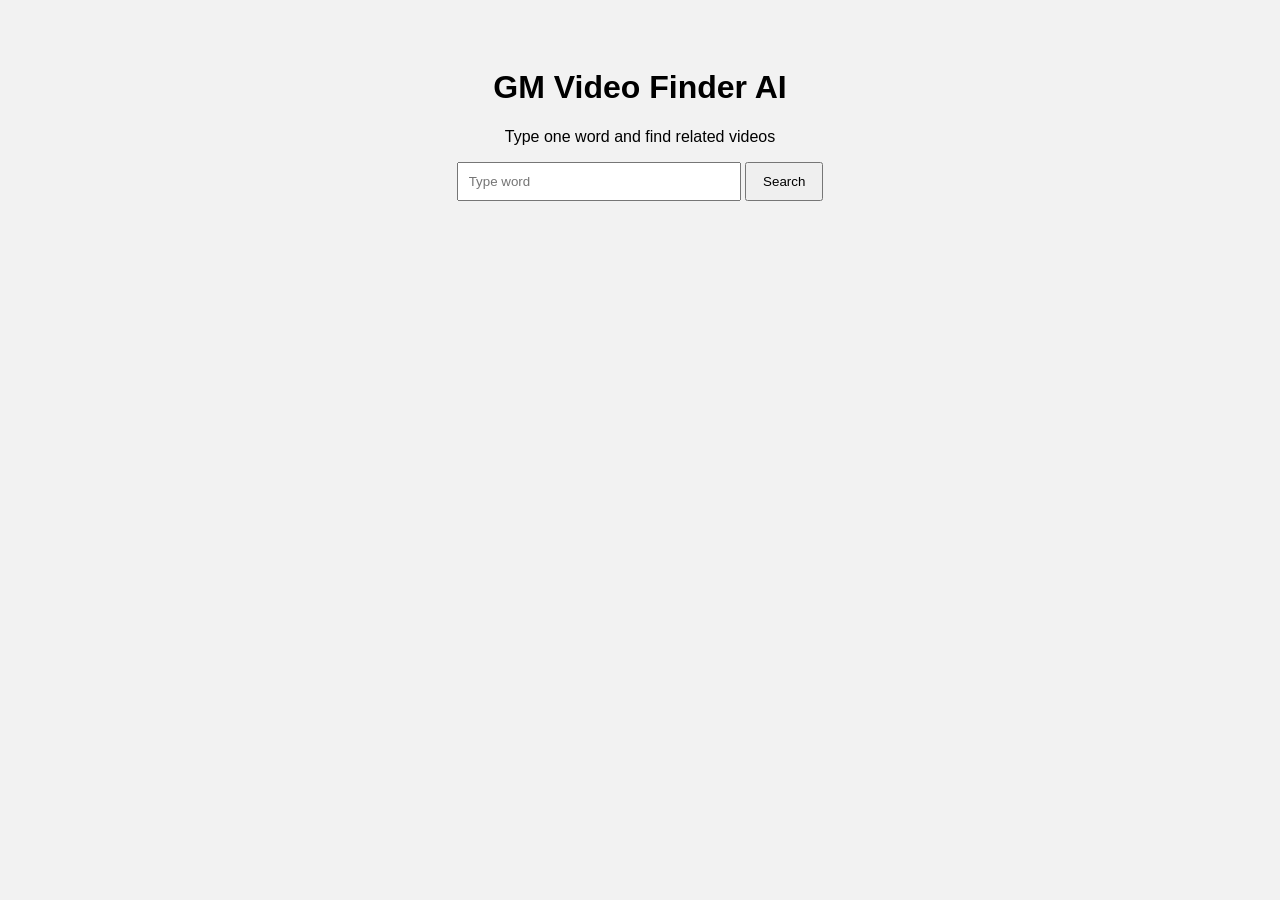
==== index.html @ d0c75dc7 "Update index.html" ====
<!DOCTYPE html>
<html lang="en">
<head>
<meta charset="UTF-8">
<meta name="viewport" content="width=device-width, initial-scale=1.0">

<title>GM Video Finder AI</title>
<meta name="description" content="Search one word and find videos from multiple platforms">

<link rel="manifest" href="manifest.json">
<meta name="theme-color" content="#111111">

<style>
body{
  font-family: Arial, sans-serif;
  text-align:center;
  background:#f2f2f2;
  padding:40px;
}
input{
  padding:10px;
  width:260px;
}
button{
  padding:10px 16px;
  cursor:pointer;
}
a{
  display:block;
  margin:8px;
  font-size:18px;
  color:#0066cc;
  text-decoration:none;
}
</style>
</head>

<body>

<h1>GM Video Finder AI</h1>
<p>Type one word and find related videos</p>

<input id="query" placeholder="Type word">
<button onclick="search()">Search</button>

<div id="results"></div>

<script>
function search(){
  const q = document.getElementById("query").value.trim();
  if(q === "") return;

  const e = encodeURIComponent(q);
  const r = document.getElementById("results");
  r.innerHTML = "";

  const links = [
    {name:"YouTube", url:"https://www.youtube.com/results?search_query="+e},
    {name:"Instagram", url:"https://www.instagram.com/explore/search/keyword/?q="+e},
    {name:"Facebook", url:"https://www.facebook.com/watch/search/?q="+e},
    {name:"ShareChat", url:"https://www.google.com/search?q=site:sharechat.com+"+e},
    {name:"Google Videos", url:"https://www.google.com/search?tbm=vid&q="+e}
  ];

  links.forEach(l=>{
    const a = document.createElement("a");
    a.href = l.url;
    a.target = "_blank";
    a.textContent = l.name;
    r.appendChild(a);
  });
}

if ("serviceWorker" in navigator) {
  navigator.serviceWorker.register("service-worker.js");
}
</script>

</body>
</html>
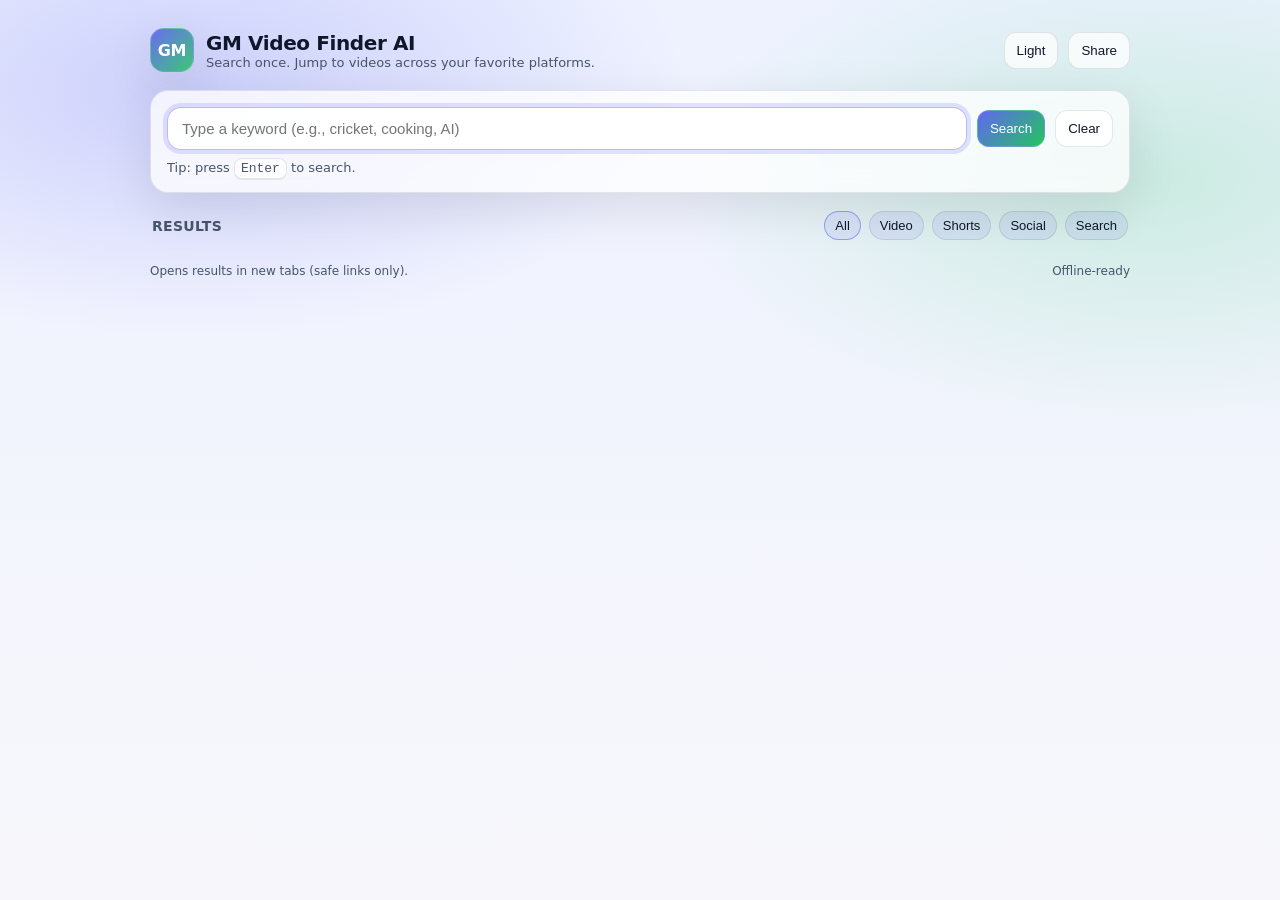
==== commit 0b76a72b: "Update index.html" ====
--- a/index.html
+++ b/index.html
@@ -8,71 +8,547 @@
 <meta name="description" content="Search one word and find videos from multiple platforms">
 
 <link rel="manifest" href="manifest.json">
-<meta name="theme-color" content="#111111">
+<link rel="icon" href="gm-icon.svg" type="image/svg+xml">
+<meta name="theme-color" content="#111111" id="themeColorMeta">
 
 <style>
+:root{
+  color-scheme: light;
+  --bg0:#f7f7fb;
+  --bg1:#eef2ff;
+  --surface: rgba(255,255,255,.75);
+  --surface2: rgba(255,255,255,.92);
+  --border: rgba(15,23,42,.10);
+  --text:#0f172a;
+  --muted:#475569;
+  --primary:#6366f1;
+  --primary2:#22c55e;
+  --shadow: 0 16px 50px rgba(2,6,23,.10);
+  --ring: 0 0 0 4px rgba(99,102,241,.18);
+  --chip: rgba(99,102,241,.10);
+}
+
+html[data-theme="dark"]{
+  color-scheme: dark;
+  --bg0:#070A12;
+  --bg1:#0B1024;
+  --surface: rgba(17,24,39,.55);
+  --surface2: rgba(17,24,39,.85);
+  --border: rgba(148,163,184,.16);
+  --text:#E6EAF2;
+  --muted:#9AA3B2;
+  --primary:#7c83ff;
+  --primary2:#2ee59d;
+  --shadow: 0 18px 60px rgba(0,0,0,.35);
+  --ring: 0 0 0 4px rgba(124,131,255,.22);
+  --chip: rgba(124,131,255,.14);
+}
+
+*{ box-sizing: border-box; }
 body{
-  font-family: Arial, sans-serif;
-  text-align:center;
-  background:#f2f2f2;
-  padding:40px;
-}
-input{
-  padding:10px;
-  width:260px;
-}
-button{
-  padding:10px 16px;
-  cursor:pointer;
-}
-a{
-  display:block;
-  margin:8px;
-  font-size:18px;
-  color:#0066cc;
+  margin:0;
+  font-family: ui-sans-serif, system-ui, -apple-system, Segoe UI, Roboto, Arial, "Noto Sans", "Helvetica Neue", sans-serif;
+  color: var(--text);
+  min-height:100vh;
+  background:
+    radial-gradient(900px 450px at 15% 10%, rgba(99,102,241,.25), transparent 55%),
+    radial-gradient(800px 420px at 90% 20%, rgba(34,197,94,.18), transparent 60%),
+    linear-gradient(180deg, var(--bg1), var(--bg0));
+  padding: 28px 16px 42px;
+}
+
+.wrap{
+  width: min(980px, 100%);
+  margin: 0 auto;
+}
+
+.topbar{
+  display:flex;
+  align-items:center;
+  justify-content: space-between;
+  gap: 12px;
+  margin-bottom: 18px;
+}
+
+.brand{
+  display:flex;
+  align-items:center;
+  gap: 12px;
+  user-select:none;
+}
+
+.logo{
+  width: 44px;
+  height: 44px;
+  border-radius: 14px;
+  display:grid;
+  place-items:center;
+  background: linear-gradient(135deg, rgba(99,102,241,.95), rgba(34,197,94,.85));
+  box-shadow: var(--shadow);
+  border: 1px solid rgba(255,255,255,.18);
+}
+
+.logo span{
+  font-weight: 900;
+  letter-spacing: -0.02em;
+  color:white;
+}
+
+h1{
+  margin:0;
+  font-size: 20px;
+  letter-spacing: -0.02em;
+}
+.subtitle{
+  margin:0;
+  color: var(--muted);
+  font-size: 13px;
+}
+
+.toolbar{
+  display:flex;
+  gap: 10px;
+  align-items:center;
+}
+
+.btn{
+  border: 1px solid var(--border);
+  background: var(--surface);
+  color: var(--text);
+  padding: 10px 12px;
+  border-radius: 12px;
+  cursor: pointer;
+  transition: transform .12s ease, background .12s ease, border-color .12s ease, opacity .12s ease;
+  backdrop-filter: blur(10px);
+}
+.btn:hover{ transform: translateY(-1px); border-color: rgba(99,102,241,.35); }
+.btn:active{ transform: translateY(0px); opacity:.9; }
+.btn:focus{ outline:none; box-shadow: var(--ring); }
+
+.btn.primary{
+  background: linear-gradient(135deg, var(--primary), var(--primary2));
+  color: white;
+  border-color: rgba(255,255,255,.18);
+}
+
+.card{
+  border: 1px solid var(--border);
+  background: var(--surface);
+  border-radius: 18px;
+  padding: 16px;
+  box-shadow: var(--shadow);
+  backdrop-filter: blur(14px);
+}
+
+.searchRow{
+  display:flex;
+  gap: 10px;
+  align-items: center;
+  flex-wrap: wrap;
+}
+
+.input{
+  flex: 1 1 320px;
+  min-width: 260px;
+  padding: 12px 14px;
+  border-radius: 14px;
+  border: 1px solid var(--border);
+  background: var(--surface2);
+  color: var(--text);
+  font-size: 15px;
+  outline:none;
+  transition: box-shadow .12s ease, border-color .12s ease;
+}
+.input:focus{ box-shadow: var(--ring); border-color: rgba(99,102,241,.45); }
+
+.hint{
+  margin-top: 10px;
+  color: var(--muted);
+  font-size: 13px;
+  display:flex;
+  gap: 10px;
+  align-items:center;
+  flex-wrap: wrap;
+}
+
+.chips{
+  display:flex;
+  flex-wrap: wrap;
+  gap: 8px;
+}
+.chip{
+  border: 1px solid var(--border);
+  background: var(--chip);
+  color: var(--text);
+  border-radius: 999px;
+  padding: 6px 10px;
+  font-size: 13px;
+  cursor: pointer;
+  transition: transform .12s ease, background .12s ease, border-color .12s ease;
+}
+.chip:hover{ transform: translateY(-1px); border-color: rgba(99,102,241,.35); }
+
+.sectionTitle{
+  margin: 18px 2px 10px;
+  display:flex;
+  align-items:center;
+  justify-content: space-between;
+  gap: 10px;
+}
+.sectionTitle h2{
+  margin:0;
+  font-size: 14px;
+  letter-spacing: .02em;
+  text-transform: uppercase;
+  color: var(--muted);
+}
+
+.grid{
+  display:grid;
+  grid-template-columns: repeat(3, minmax(0, 1fr));
+  gap: 10px;
+}
+@media (max-width: 840px){
+  .grid{ grid-template-columns: repeat(2, minmax(0, 1fr)); }
+}
+@media (max-width: 520px){
+  .grid{ grid-template-columns: 1fr; }
+}
+
+.linkCard{
+  display:flex;
+  align-items:center;
+  justify-content: space-between;
+  gap: 10px;
+  padding: 12px 12px;
+  border-radius: 16px;
+  border: 1px solid var(--border);
+  background: var(--surface2);
+  color: var(--text);
   text-decoration:none;
+  transition: transform .12s ease, border-color .12s ease, background .12s ease;
+}
+.linkCard:hover{ transform: translateY(-1px); border-color: rgba(99,102,241,.35); }
+
+.linkMeta{
+  display:flex;
+  flex-direction: column;
+  gap: 2px;
+  min-width: 0;
+}
+.linkName{
+  font-weight: 700;
+  letter-spacing: -0.01em;
+  white-space: nowrap;
+  overflow: hidden;
+  text-overflow: ellipsis;
+}
+.linkDesc{
+  font-size: 12px;
+  color: var(--muted);
+  white-space: nowrap;
+  overflow: hidden;
+  text-overflow: ellipsis;
+}
+
+.pill{
+  flex: 0 0 auto;
+  font-size: 12px;
+  padding: 6px 10px;
+  border-radius: 999px;
+  border: 1px solid var(--border);
+  background: rgba(2,6,23,.06);
+}
+html[data-theme="dark"] .pill{
+  background: rgba(226,232,240,.08);
+}
+
+.footer{
+  margin-top: 14px;
+  color: var(--muted);
+  font-size: 12px;
+  display:flex;
+  justify-content: space-between;
+  gap: 10px;
+  flex-wrap: wrap;
+}
+.kbd{
+  font-family: ui-monospace, SFMono-Regular, Menlo, Consolas, "Liberation Mono", monospace;
+  border: 1px solid var(--border);
+  border-bottom-width: 2px;
+  background: var(--surface);
+  padding: 2px 6px;
+  border-radius: 8px;
 }
 </style>
 </head>
 
 <body>
 
-<h1>GM Video Finder AI</h1>
-<p>Type one word and find related videos</p>
-
-<input id="query" placeholder="Type word">
-<button onclick="search()">Search</button>
-
-<div id="results"></div>
+<div class="wrap">
+  <div class="topbar">
+    <div class="brand">
+      <div class="logo" aria-hidden="true"><span>GM</span></div>
+      <div>
+        <h1>GM Video Finder AI</h1>
+        <p class="subtitle">Search once. Jump to videos across your favorite platforms.</p>
+      </div>
+    </div>
+    <div class="toolbar">
+      <button class="btn" id="themeToggle" type="button" title="Toggle theme">Theme</button>
+      <button class="btn" id="shareBtn" type="button" title="Copy a shareable link">Share</button>
+    </div>
+  </div>
+
+  <div class="card" role="search">
+    <div class="searchRow">
+      <input class="input" id="query" placeholder="Type a keyword (e.g., cricket, cooking, AI)" autocomplete="off" inputmode="search">
+      <button class="btn primary" id="searchBtn" type="button">Search</button>
+      <button class="btn" id="clearBtn" type="button">Clear</button>
+    </div>
+
+    <div class="hint">
+      <span>Tip: press <span class="kbd">Enter</span> to search.</span>
+      <div class="chips" id="recentChips" aria-label="Recent searches"></div>
+    </div>
+  </div>
+
+  <div class="sectionTitle">
+    <h2>Results</h2>
+    <div class="chips" id="categoryChips" aria-label="Category filters"></div>
+  </div>
+
+  <div class="grid" id="results" aria-live="polite"></div>
+
+  <div class="footer">
+    <span>Opens results in new tabs (safe links only).</span>
+    <span id="swStatus"></span>
+  </div>
+</div>
 
 <script>
-function search(){
-  const q = document.getElementById("query").value.trim();
-  if(q === "") return;
-
+const STORAGE_KEYS = {
+  theme: "gm_theme",
+  recent: "gm_recent_searches"
+};
+
+const els = {
+  query: document.getElementById("query"),
+  searchBtn: document.getElementById("searchBtn"),
+  clearBtn: document.getElementById("clearBtn"),
+  results: document.getElementById("results"),
+  themeToggle: document.getElementById("themeToggle"),
+  shareBtn: document.getElementById("shareBtn"),
+  recentChips: document.getElementById("recentChips"),
+  categoryChips: document.getElementById("categoryChips"),
+  themeColorMeta: document.getElementById("themeColorMeta"),
+  swStatus: document.getElementById("swStatus")
+};
+
+function getTheme(){
+  const saved = localStorage.getItem(STORAGE_KEYS.theme);
+  if (saved === "dark" || saved === "light") return saved;
+  return window.matchMedia && window.matchMedia("(prefers-color-scheme: dark)").matches ? "dark" : "light";
+}
+
+function applyTheme(theme){
+  document.documentElement.setAttribute("data-theme", theme);
+  localStorage.setItem(STORAGE_KEYS.theme, theme);
+  els.themeColorMeta.setAttribute("content", theme === "dark" ? "#070A12" : "#111111");
+  els.themeToggle.textContent = theme === "dark" ? "Dark" : "Light";
+}
+
+function getRecent(){
+  try{
+    const raw = localStorage.getItem(STORAGE_KEYS.recent) || "[]";
+    const arr = JSON.parse(raw);
+    return Array.isArray(arr) ? arr.filter(x => typeof x === "string") : [];
+  }catch{
+    return [];
+  }
+}
+
+function setRecent(items){
+  localStorage.setItem(STORAGE_KEYS.recent, JSON.stringify(items.slice(0, 8)));
+}
+
+function addRecent(q){
+  const cleaned = q.trim();
+  if (!cleaned) return;
+  const prev = getRecent();
+  const next = [cleaned, ...prev.filter(x => x.toLowerCase() !== cleaned.toLowerCase())];
+  setRecent(next);
+  renderRecent();
+}
+
+function renderRecent(){
+  const items = getRecent();
+  els.recentChips.innerHTML = "";
+  items.forEach(q => {
+    const b = document.createElement("button");
+    b.type = "button";
+    b.className = "chip";
+    b.textContent = q;
+    b.title = "Search again";
+    b.addEventListener("click", () => {
+      els.query.value = q;
+      runSearch();
+    });
+    els.recentChips.appendChild(b);
+  });
+}
+
+const CATEGORIES = [
+  { id: "all", label: "All" },
+  { id: "video", label: "Video" },
+  { id: "shorts", label: "Shorts" },
+  { id: "social", label: "Social" },
+  { id: "search", label: "Search" }
+];
+
+let activeCategory = "all";
+
+function renderCategories(){
+  els.categoryChips.innerHTML = "";
+  CATEGORIES.forEach(c => {
+    const b = document.createElement("button");
+    b.type = "button";
+    b.className = "chip";
+    b.textContent = c.label;
+    if (c.id === activeCategory) b.style.borderColor = "rgba(99,102,241,.55)";
+    b.addEventListener("click", () => {
+      activeCategory = c.id;
+      renderCategories();
+      runSearch(false);
+    });
+    els.categoryChips.appendChild(b);
+  });
+}
+
+function buildLinks(q){
   const e = encodeURIComponent(q);
-  const r = document.getElementById("results");
-  r.innerHTML = "";
-
-  const links = [
-    {name:"YouTube", url:"https://www.youtube.com/results?search_query="+e},
-    {name:"Instagram", url:"https://www.instagram.com/explore/search/keyword/?q="+e},
-    {name:"Facebook", url:"https://www.facebook.com/watch/search/?q="+e},
-    {name:"ShareChat", url:"https://www.google.com/search?q=site:sharechat.com+"+e},
-    {name:"Google Videos", url:"https://www.google.com/search?tbm=vid&q="+e}
+  const g = encodeURIComponent(`"${q}" video`);
+
+  return [
+    { name:"YouTube", desc:"Videos + creators", cat:"video", url:`https://www.youtube.com/results?search_query=${e}` },
+    { name:"YouTube Shorts", desc:"Quick shorts feed", cat:"shorts", url:`https://www.youtube.com/results?search_query=${encodeURIComponent(q + " #shorts")}` },
+    { name:"TikTok", desc:"Trending short videos", cat:"shorts", url:`https://www.tiktok.com/search?q=${e}` },
+    { name:"Instagram", desc:"Reels & posts", cat:"social", url:`https://www.instagram.com/explore/search/keyword/?q=${e}` },
+    { name:"Facebook Watch", desc:"Watch search", cat:"social", url:`https://www.facebook.com/watch/search/?q=${e}` },
+    { name:"X (Twitter)", desc:"Posts & videos", cat:"social", url:`https://x.com/search?q=${e}&src=typed_query` },
+    { name:"Reddit", desc:"Communities & clips", cat:"social", url:`https://www.reddit.com/search/?q=${e}` },
+
+    { name:"Vimeo", desc:"High-quality videos", cat:"video", url:`https://vimeo.com/search?q=${e}` },
+    { name:"Dailymotion", desc:"Video search", cat:"video", url:`https://www.dailymotion.com/search/${e}/videos` },
+    { name:"Twitch", desc:"Channels & clips", cat:"video", url:`https://www.twitch.tv/search?term=${e}` },
+    { name:"Rumble", desc:"Video platform", cat:"video", url:`https://rumble.com/search/all?q=${e}` },
+
+    { name:"Google Videos", desc:"Web video results", cat:"search", url:`https://www.google.com/search?tbm=vid&q=${e}` },
+    { name:"Google (Web)", desc:"General search", cat:"search", url:`https://www.google.com/search?q=${g}` },
+    { name:"ShareChat", desc:"via Google site search", cat:"social", url:`https://www.google.com/search?q=${encodeURIComponent("site:sharechat.com " + q)}` },
+    { name:"Pinterest", desc:"Ideas & short videos", cat:"social", url:`https://www.pinterest.com/search/pins/?q=${e}` }
   ];
-
-  links.forEach(l=>{
+}
+
+function renderResults(links){
+  els.results.innerHTML = "";
+  links.forEach(l => {
     const a = document.createElement("a");
+    a.className = "linkCard";
     a.href = l.url;
     a.target = "_blank";
-    a.textContent = l.name;
-    r.appendChild(a);
+    a.rel = "noopener noreferrer";
+
+    const left = document.createElement("div");
+    left.className = "linkMeta";
+
+    const name = document.createElement("div");
+    name.className = "linkName";
+    name.textContent = l.name;
+
+    const desc = document.createElement("div");
+    desc.className = "linkDesc";
+    desc.textContent = l.desc;
+
+    const pill = document.createElement("div");
+    pill.className = "pill";
+    pill.textContent = l.cat.toUpperCase();
+
+    left.appendChild(name);
+    left.appendChild(desc);
+    a.appendChild(left);
+    a.appendChild(pill);
+    els.results.appendChild(a);
   });
 }
 
+function runSearch(saveRecent = true){
+  const q = els.query.value.trim();
+  if (!q){
+    els.results.innerHTML = "";
+    return;
+  }
+  if (saveRecent) addRecent(q);
+
+  const all = buildLinks(q);
+  const filtered = activeCategory === "all" ? all : all.filter(x => x.cat === activeCategory);
+  renderResults(filtered);
+}
+
+function clearAll(){
+  els.query.value = "";
+  els.results.innerHTML = "";
+  els.query.focus();
+}
+
+async function share(){
+  const q = els.query.value.trim();
+  const url = new URL(window.location.href);
+  if (q) url.searchParams.set("q", q);
+  try{
+    await navigator.clipboard.writeText(url.toString());
+    els.shareBtn.textContent = "Copied";
+    setTimeout(() => (els.shareBtn.textContent = "Share"), 900);
+  }catch{
+    prompt("Copy link:", url.toString());
+  }
+}
+
+function bootFromUrl(){
+  const url = new URL(window.location.href);
+  const q = (url.searchParams.get("q") || "").trim();
+  if (q){
+    els.query.value = q;
+    runSearch(true);
+  }
+}
+
+// Events
+els.searchBtn.addEventListener("click", () => runSearch(true));
+els.clearBtn.addEventListener("click", clearAll);
+els.query.addEventListener("keydown", (e) => {
+  if (e.key === "Enter") runSearch(true);
+  if (e.key === "Escape") clearAll();
+});
+els.themeToggle.addEventListener("click", () => {
+  const curr = document.documentElement.getAttribute("data-theme") || "light";
+  applyTheme(curr === "dark" ? "light" : "dark");
+});
+els.shareBtn.addEventListener("click", share);
+
+// Init
+applyTheme(getTheme());
+renderRecent();
+renderCategories();
+bootFromUrl();
+els.query.focus();
+
 if ("serviceWorker" in navigator) {
-  navigator.serviceWorker.register("service-worker.js");
+  navigator.serviceWorker.register("service-worker.js").then(() => {
+    els.swStatus.textContent = "Offline-ready";
+  }).catch(() => {
+    els.swStatus.textContent = "";
+  });
 }
 </script>
 
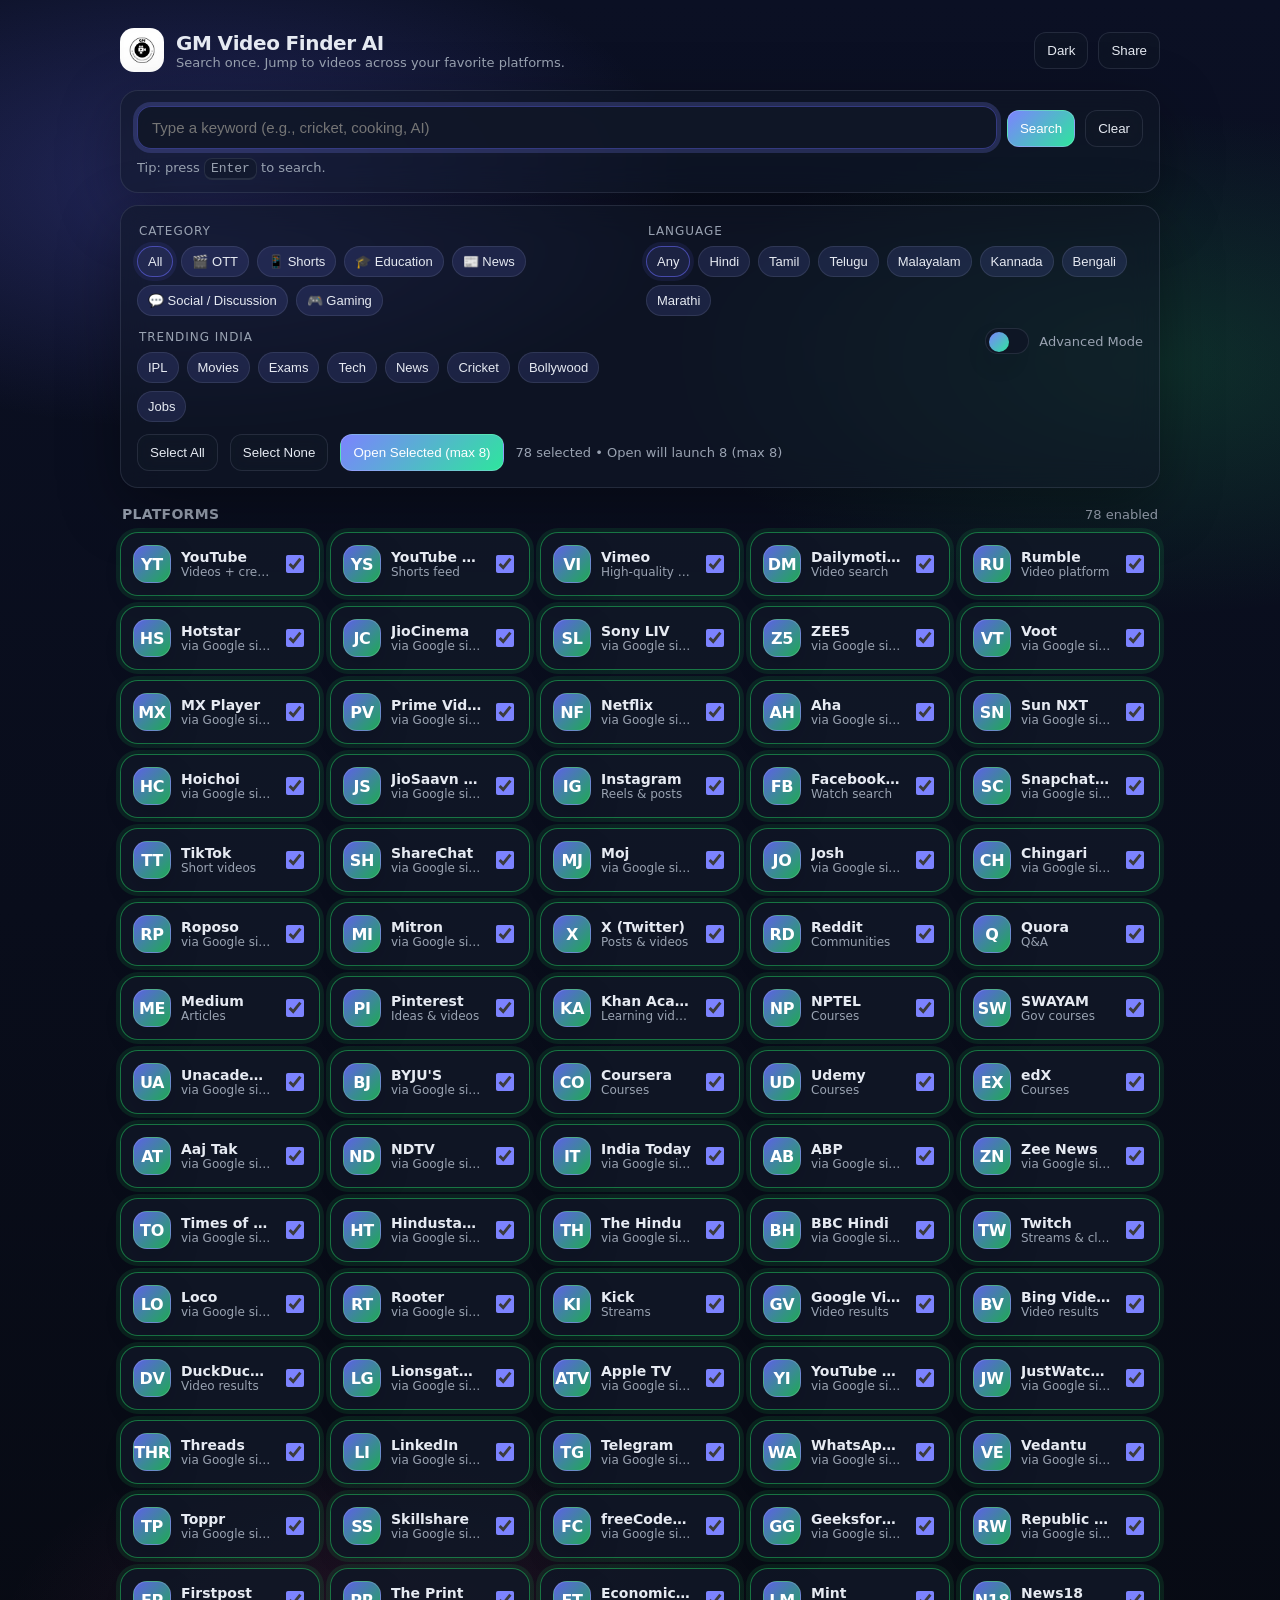
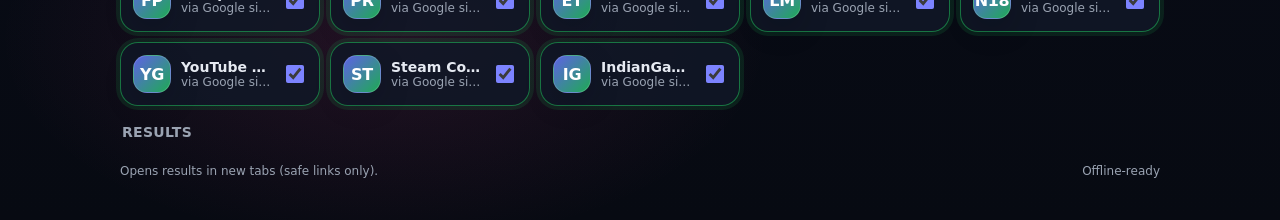
==== commit 50b7df54: "Add files via upload" ====
--- a/index.html
+++ b/index.html
@@ -1,556 +1,117 @@
-<!DOCTYPE html>
-<html lang="en">
-<head>
-<meta charset="UTF-8">
-<meta name="viewport" content="width=device-width, initial-scale=1.0">
-
-<title>GM Video Finder AI</title>
-<meta name="description" content="Search one word and find videos from multiple platforms">
-
-<link rel="manifest" href="manifest.json">
-<link rel="icon" href="gm-icon.svg" type="image/svg+xml">
-<meta name="theme-color" content="#111111" id="themeColorMeta">
-
-<style>
-:root{
-  color-scheme: light;
-  --bg0:#f7f7fb;
-  --bg1:#eef2ff;
-  --surface: rgba(255,255,255,.75);
-  --surface2: rgba(255,255,255,.92);
-  --border: rgba(15,23,42,.10);
-  --text:#0f172a;
-  --muted:#475569;
-  --primary:#6366f1;
-  --primary2:#22c55e;
-  --shadow: 0 16px 50px rgba(2,6,23,.10);
-  --ring: 0 0 0 4px rgba(99,102,241,.18);
-  --chip: rgba(99,102,241,.10);
-}
-
-html[data-theme="dark"]{
-  color-scheme: dark;
-  --bg0:#070A12;
-  --bg1:#0B1024;
-  --surface: rgba(17,24,39,.55);
-  --surface2: rgba(17,24,39,.85);
-  --border: rgba(148,163,184,.16);
-  --text:#E6EAF2;
-  --muted:#9AA3B2;
-  --primary:#7c83ff;
-  --primary2:#2ee59d;
-  --shadow: 0 18px 60px rgba(0,0,0,.35);
-  --ring: 0 0 0 4px rgba(124,131,255,.22);
-  --chip: rgba(124,131,255,.14);
-}
-
-*{ box-sizing: border-box; }
-body{
-  margin:0;
-  font-family: ui-sans-serif, system-ui, -apple-system, Segoe UI, Roboto, Arial, "Noto Sans", "Helvetica Neue", sans-serif;
-  color: var(--text);
-  min-height:100vh;
-  background:
-    radial-gradient(900px 450px at 15% 10%, rgba(99,102,241,.25), transparent 55%),
-    radial-gradient(800px 420px at 90% 20%, rgba(34,197,94,.18), transparent 60%),
-    linear-gradient(180deg, var(--bg1), var(--bg0));
-  padding: 28px 16px 42px;
-}
-
-.wrap{
-  width: min(980px, 100%);
-  margin: 0 auto;
-}
-
-.topbar{
-  display:flex;
-  align-items:center;
-  justify-content: space-between;
-  gap: 12px;
-  margin-bottom: 18px;
-}
-
-.brand{
-  display:flex;
-  align-items:center;
-  gap: 12px;
-  user-select:none;
-}
-
-.logo{
-  width: 44px;
-  height: 44px;
-  border-radius: 14px;
-  display:grid;
-  place-items:center;
-  background: linear-gradient(135deg, rgba(99,102,241,.95), rgba(34,197,94,.85));
-  box-shadow: var(--shadow);
-  border: 1px solid rgba(255,255,255,.18);
-}
-
-.logo span{
-  font-weight: 900;
-  letter-spacing: -0.02em;
-  color:white;
-}
-
-h1{
-  margin:0;
-  font-size: 20px;
-  letter-spacing: -0.02em;
-}
-.subtitle{
-  margin:0;
-  color: var(--muted);
-  font-size: 13px;
-}
-
-.toolbar{
-  display:flex;
-  gap: 10px;
-  align-items:center;
-}
-
-.btn{
-  border: 1px solid var(--border);
-  background: var(--surface);
-  color: var(--text);
-  padding: 10px 12px;
-  border-radius: 12px;
-  cursor: pointer;
-  transition: transform .12s ease, background .12s ease, border-color .12s ease, opacity .12s ease;
-  backdrop-filter: blur(10px);
-}
-.btn:hover{ transform: translateY(-1px); border-color: rgba(99,102,241,.35); }
-.btn:active{ transform: translateY(0px); opacity:.9; }
-.btn:focus{ outline:none; box-shadow: var(--ring); }
-
-.btn.primary{
-  background: linear-gradient(135deg, var(--primary), var(--primary2));
-  color: white;
-  border-color: rgba(255,255,255,.18);
-}
-
-.card{
-  border: 1px solid var(--border);
-  background: var(--surface);
-  border-radius: 18px;
-  padding: 16px;
-  box-shadow: var(--shadow);
-  backdrop-filter: blur(14px);
-}
-
-.searchRow{
-  display:flex;
-  gap: 10px;
-  align-items: center;
-  flex-wrap: wrap;
-}
-
-.input{
-  flex: 1 1 320px;
-  min-width: 260px;
-  padding: 12px 14px;
-  border-radius: 14px;
-  border: 1px solid var(--border);
-  background: var(--surface2);
-  color: var(--text);
-  font-size: 15px;
-  outline:none;
-  transition: box-shadow .12s ease, border-color .12s ease;
-}
-.input:focus{ box-shadow: var(--ring); border-color: rgba(99,102,241,.45); }
-
-.hint{
-  margin-top: 10px;
-  color: var(--muted);
-  font-size: 13px;
-  display:flex;
-  gap: 10px;
-  align-items:center;
-  flex-wrap: wrap;
-}
-
-.chips{
-  display:flex;
-  flex-wrap: wrap;
-  gap: 8px;
-}
-.chip{
-  border: 1px solid var(--border);
-  background: var(--chip);
-  color: var(--text);
-  border-radius: 999px;
-  padding: 6px 10px;
-  font-size: 13px;
-  cursor: pointer;
-  transition: transform .12s ease, background .12s ease, border-color .12s ease;
-}
-.chip:hover{ transform: translateY(-1px); border-color: rgba(99,102,241,.35); }
-
-.sectionTitle{
-  margin: 18px 2px 10px;
-  display:flex;
-  align-items:center;
-  justify-content: space-between;
-  gap: 10px;
-}
-.sectionTitle h2{
-  margin:0;
-  font-size: 14px;
-  letter-spacing: .02em;
-  text-transform: uppercase;
-  color: var(--muted);
-}
-
-.grid{
-  display:grid;
-  grid-template-columns: repeat(3, minmax(0, 1fr));
-  gap: 10px;
-}
-@media (max-width: 840px){
-  .grid{ grid-template-columns: repeat(2, minmax(0, 1fr)); }
-}
-@media (max-width: 520px){
-  .grid{ grid-template-columns: 1fr; }
-}
-
-.linkCard{
-  display:flex;
-  align-items:center;
-  justify-content: space-between;
-  gap: 10px;
-  padding: 12px 12px;
-  border-radius: 16px;
-  border: 1px solid var(--border);
-  background: var(--surface2);
-  color: var(--text);
-  text-decoration:none;
-  transition: transform .12s ease, border-color .12s ease, background .12s ease;
-}
-.linkCard:hover{ transform: translateY(-1px); border-color: rgba(99,102,241,.35); }
-
-.linkMeta{
-  display:flex;
-  flex-direction: column;
-  gap: 2px;
-  min-width: 0;
-}
-.linkName{
-  font-weight: 700;
-  letter-spacing: -0.01em;
-  white-space: nowrap;
-  overflow: hidden;
-  text-overflow: ellipsis;
-}
-.linkDesc{
-  font-size: 12px;
-  color: var(--muted);
-  white-space: nowrap;
-  overflow: hidden;
-  text-overflow: ellipsis;
-}
-
-.pill{
-  flex: 0 0 auto;
-  font-size: 12px;
-  padding: 6px 10px;
-  border-radius: 999px;
-  border: 1px solid var(--border);
-  background: rgba(2,6,23,.06);
-}
-html[data-theme="dark"] .pill{
-  background: rgba(226,232,240,.08);
-}
-
-.footer{
-  margin-top: 14px;
-  color: var(--muted);
-  font-size: 12px;
-  display:flex;
-  justify-content: space-between;
-  gap: 10px;
-  flex-wrap: wrap;
-}
-.kbd{
-  font-family: ui-monospace, SFMono-Regular, Menlo, Consolas, "Liberation Mono", monospace;
-  border: 1px solid var(--border);
-  border-bottom-width: 2px;
-  background: var(--surface);
-  padding: 2px 6px;
-  border-radius: 8px;
-}
-</style>
-</head>
-
-<body>
-
-<div class="wrap">
-  <div class="topbar">
-    <div class="brand">
-      <div class="logo" aria-hidden="true"><span>GM</span></div>
-      <div>
-        <h1>GM Video Finder AI</h1>
-        <p class="subtitle">Search once. Jump to videos across your favorite platforms.</p>
-      </div>
-    </div>
-    <div class="toolbar">
-      <button class="btn" id="themeToggle" type="button" title="Toggle theme">Theme</button>
-      <button class="btn" id="shareBtn" type="button" title="Copy a shareable link">Share</button>
-    </div>
-  </div>
-
-  <div class="card" role="search">
-    <div class="searchRow">
-      <input class="input" id="query" placeholder="Type a keyword (e.g., cricket, cooking, AI)" autocomplete="off" inputmode="search">
-      <button class="btn primary" id="searchBtn" type="button">Search</button>
-      <button class="btn" id="clearBtn" type="button">Clear</button>
-    </div>
-
-    <div class="hint">
-      <span>Tip: press <span class="kbd">Enter</span> to search.</span>
-      <div class="chips" id="recentChips" aria-label="Recent searches"></div>
-    </div>
-  </div>
-
-  <div class="sectionTitle">
-    <h2>Results</h2>
-    <div class="chips" id="categoryChips" aria-label="Category filters"></div>
-  </div>
-
-  <div class="grid" id="results" aria-live="polite"></div>
-
-  <div class="footer">
-    <span>Opens results in new tabs (safe links only).</span>
-    <span id="swStatus"></span>
-  </div>
-</div>
-
-<script>
-const STORAGE_KEYS = {
-  theme: "gm_theme",
-  recent: "gm_recent_searches"
-};
-
-const els = {
-  query: document.getElementById("query"),
-  searchBtn: document.getElementById("searchBtn"),
-  clearBtn: document.getElementById("clearBtn"),
-  results: document.getElementById("results"),
-  themeToggle: document.getElementById("themeToggle"),
-  shareBtn: document.getElementById("shareBtn"),
-  recentChips: document.getElementById("recentChips"),
-  categoryChips: document.getElementById("categoryChips"),
-  themeColorMeta: document.getElementById("themeColorMeta"),
-  swStatus: document.getElementById("swStatus")
-};
-
-function getTheme(){
-  const saved = localStorage.getItem(STORAGE_KEYS.theme);
-  if (saved === "dark" || saved === "light") return saved;
-  return window.matchMedia && window.matchMedia("(prefers-color-scheme: dark)").matches ? "dark" : "light";
-}
-
-function applyTheme(theme){
-  document.documentElement.setAttribute("data-theme", theme);
-  localStorage.setItem(STORAGE_KEYS.theme, theme);
-  els.themeColorMeta.setAttribute("content", theme === "dark" ? "#070A12" : "#111111");
-  els.themeToggle.textContent = theme === "dark" ? "Dark" : "Light";
-}
-
-function getRecent(){
-  try{
-    const raw = localStorage.getItem(STORAGE_KEYS.recent) || "[]";
-    const arr = JSON.parse(raw);
-    return Array.isArray(arr) ? arr.filter(x => typeof x === "string") : [];
-  }catch{
-    return [];
-  }
-}
-
-function setRecent(items){
-  localStorage.setItem(STORAGE_KEYS.recent, JSON.stringify(items.slice(0, 8)));
-}
-
-function addRecent(q){
-  const cleaned = q.trim();
-  if (!cleaned) return;
-  const prev = getRecent();
-  const next = [cleaned, ...prev.filter(x => x.toLowerCase() !== cleaned.toLowerCase())];
-  setRecent(next);
-  renderRecent();
-}
-
-function renderRecent(){
-  const items = getRecent();
-  els.recentChips.innerHTML = "";
-  items.forEach(q => {
-    const b = document.createElement("button");
-    b.type = "button";
-    b.className = "chip";
-    b.textContent = q;
-    b.title = "Search again";
-    b.addEventListener("click", () => {
-      els.query.value = q;
-      runSearch();
-    });
-    els.recentChips.appendChild(b);
-  });
-}
-
-const CATEGORIES = [
-  { id: "all", label: "All" },
-  { id: "video", label: "Video" },
-  { id: "shorts", label: "Shorts" },
-  { id: "social", label: "Social" },
-  { id: "search", label: "Search" }
-];
-
-let activeCategory = "all";
-
-function renderCategories(){
-  els.categoryChips.innerHTML = "";
-  CATEGORIES.forEach(c => {
-    const b = document.createElement("button");
-    b.type = "button";
-    b.className = "chip";
-    b.textContent = c.label;
-    if (c.id === activeCategory) b.style.borderColor = "rgba(99,102,241,.55)";
-    b.addEventListener("click", () => {
-      activeCategory = c.id;
-      renderCategories();
-      runSearch(false);
-    });
-    els.categoryChips.appendChild(b);
-  });
-}
-
-function buildLinks(q){
-  const e = encodeURIComponent(q);
-  const g = encodeURIComponent(`"${q}" video`);
-
-  return [
-    { name:"YouTube", desc:"Videos + creators", cat:"video", url:`https://www.youtube.com/results?search_query=${e}` },
-    { name:"YouTube Shorts", desc:"Quick shorts feed", cat:"shorts", url:`https://www.youtube.com/results?search_query=${encodeURIComponent(q + " #shorts")}` },
-    { name:"TikTok", desc:"Trending short videos", cat:"shorts", url:`https://www.tiktok.com/search?q=${e}` },
-    { name:"Instagram", desc:"Reels & posts", cat:"social", url:`https://www.instagram.com/explore/search/keyword/?q=${e}` },
-    { name:"Facebook Watch", desc:"Watch search", cat:"social", url:`https://www.facebook.com/watch/search/?q=${e}` },
-    { name:"X (Twitter)", desc:"Posts & videos", cat:"social", url:`https://x.com/search?q=${e}&src=typed_query` },
-    { name:"Reddit", desc:"Communities & clips", cat:"social", url:`https://www.reddit.com/search/?q=${e}` },
-
-    { name:"Vimeo", desc:"High-quality videos", cat:"video", url:`https://vimeo.com/search?q=${e}` },
-    { name:"Dailymotion", desc:"Video search", cat:"video", url:`https://www.dailymotion.com/search/${e}/videos` },
-    { name:"Twitch", desc:"Channels & clips", cat:"video", url:`https://www.twitch.tv/search?term=${e}` },
-    { name:"Rumble", desc:"Video platform", cat:"video", url:`https://rumble.com/search/all?q=${e}` },
-
-    { name:"Google Videos", desc:"Web video results", cat:"search", url:`https://www.google.com/search?tbm=vid&q=${e}` },
-    { name:"Google (Web)", desc:"General search", cat:"search", url:`https://www.google.com/search?q=${g}` },
-    { name:"ShareChat", desc:"via Google site search", cat:"social", url:`https://www.google.com/search?q=${encodeURIComponent("site:sharechat.com " + q)}` },
-    { name:"Pinterest", desc:"Ideas & short videos", cat:"social", url:`https://www.pinterest.com/search/pins/?q=${e}` }
-  ];
-}
-
-function renderResults(links){
-  els.results.innerHTML = "";
-  links.forEach(l => {
-    const a = document.createElement("a");
-    a.className = "linkCard";
-    a.href = l.url;
-    a.target = "_blank";
-    a.rel = "noopener noreferrer";
-
-    const left = document.createElement("div");
-    left.className = "linkMeta";
-
-    const name = document.createElement("div");
-    name.className = "linkName";
-    name.textContent = l.name;
-
-    const desc = document.createElement("div");
-    desc.className = "linkDesc";
-    desc.textContent = l.desc;
-
-    const pill = document.createElement("div");
-    pill.className = "pill";
-    pill.textContent = l.cat.toUpperCase();
-
-    left.appendChild(name);
-    left.appendChild(desc);
-    a.appendChild(left);
-    a.appendChild(pill);
-    els.results.appendChild(a);
-  });
-}
-
-function runSearch(saveRecent = true){
-  const q = els.query.value.trim();
-  if (!q){
-    els.results.innerHTML = "";
-    return;
-  }
-  if (saveRecent) addRecent(q);
-
-  const all = buildLinks(q);
-  const filtered = activeCategory === "all" ? all : all.filter(x => x.cat === activeCategory);
-  renderResults(filtered);
-}
-
-function clearAll(){
-  els.query.value = "";
-  els.results.innerHTML = "";
-  els.query.focus();
-}
-
-async function share(){
-  const q = els.query.value.trim();
-  const url = new URL(window.location.href);
-  if (q) url.searchParams.set("q", q);
-  try{
-    await navigator.clipboard.writeText(url.toString());
-    els.shareBtn.textContent = "Copied";
-    setTimeout(() => (els.shareBtn.textContent = "Share"), 900);
-  }catch{
-    prompt("Copy link:", url.toString());
-  }
-}
-
-function bootFromUrl(){
-  const url = new URL(window.location.href);
-  const q = (url.searchParams.get("q") || "").trim();
-  if (q){
-    els.query.value = q;
-    runSearch(true);
-  }
-}
-
-// Events
-els.searchBtn.addEventListener("click", () => runSearch(true));
-els.clearBtn.addEventListener("click", clearAll);
-els.query.addEventListener("keydown", (e) => {
-  if (e.key === "Enter") runSearch(true);
-  if (e.key === "Escape") clearAll();
-});
-els.themeToggle.addEventListener("click", () => {
-  const curr = document.documentElement.getAttribute("data-theme") || "light";
-  applyTheme(curr === "dark" ? "light" : "dark");
-});
-els.shareBtn.addEventListener("click", share);
-
-// Init
-applyTheme(getTheme());
-renderRecent();
-renderCategories();
-bootFromUrl();
-els.query.focus();
-
-if ("serviceWorker" in navigator) {
-  navigator.serviceWorker.register("service-worker.js").then(() => {
-    els.swStatus.textContent = "Offline-ready";
-  }).catch(() => {
-    els.swStatus.textContent = "";
-  });
-}
-</script>
-
-</body>
-</html>
+<!DOCTYPE html>
+<html lang="en">
+
+<head>
+  <meta charset="UTF-8">
+  <meta name="viewport" content="width=device-width, initial-scale=1.0">
+
+  <title>GM Video Finder AI</title>
+  <meta name="description" content="Search one word and find videos from multiple platforms">
+
+  <link rel="manifest" href="manifest.json">
+  <link rel="icon" href="gm-icon-192.png" type="image/png">
+  <meta name="theme-color" content="#111111" id="themeColorMeta">
+  <link rel="stylesheet" href="styles.css">
+</head>
+
+<body>
+
+  <div class="wrap">
+    <div class="topbar">
+      <div class="brand">
+        <img src="gm-icon-192.png" alt="GM Logo" class="logo"
+          style="background:none; box-shadow:none; border:none; padding:0;">
+        <div>
+          <h1>GM Video Finder AI</h1>
+          <p class="subtitle">Search once. Jump to videos across your favorite platforms.</p>
+        </div>
+      </div>
+      <div class="toolbar">
+        <button class="btn" id="themeToggle" type="button" title="Toggle theme">Theme</button>
+        <button class="btn" id="shareBtn" type="button" title="Copy a shareable link">Share</button>
+      </div>
+    </div>
+
+    <div class="card" role="search" aria-label="Search">
+      <div class="searchRow">
+        <input class="input" id="query" placeholder="Type a keyword (e.g., cricket, cooking, AI)" autocomplete="off"
+          inputmode="search">
+        <button class="btn primary" id="searchBtn" type="button">Search</button>
+        <button class="btn" id="clearBtn" type="button">Clear</button>
+      </div>
+
+      <div class="hint">
+        <span>Tip: press <span class="kbd">Enter</span> to search.</span>
+        <div class="chips" id="recentChips" aria-label="Recent searches"></div>
+      </div>
+    </div>
+
+    <div class="card controls" aria-label="Filters and controls">
+      <div class="row">
+        <div class="field">
+          <div class="label">Category</div>
+          <div class="chips" id="categoryChips" aria-label="Category filters"></div>
+        </div>
+        <div class="field">
+          <div class="label">Language</div>
+          <div class="chips" id="languageChips" aria-label="Language filters"></div>
+        </div>
+      </div>
+
+      <div class="row">
+        <div class="field">
+          <div class="label">Trending India</div>
+          <div class="chips" id="trendingChips" aria-label="Trending India shortcuts"></div>
+        </div>
+        <div class="field right">
+          <label class="switch" title="Advanced Mode: allow opening more than 8 tabs">
+            <input id="advancedToggle" type="checkbox">
+            <span class="slider"></span>
+            <span class="switchLabel">Advanced Mode</span>
+          </label>
+        </div>
+      </div>
+
+      <div class="row actions">
+        <button class="btn" id="selectAllBtn" type="button">Select All</button>
+        <button class="btn" id="selectNoneBtn" type="button">Select None</button>
+        <button class="btn primary" id="openSelectedBtn" type="button">Open Selected (max 8)</button>
+        <span class="muted" id="selectionInfo"></span>
+      </div>
+    </div>
+
+    <div class="sectionTitle">
+      <h2>Platforms</h2>
+      <span class="muted" id="platformCount"></span>
+    </div>
+
+    <div class="platformGrid" id="platformGrid" aria-live="polite"></div>
+
+    <div class="sectionTitle">
+      <h2>Results</h2>
+      <span class="muted" id="resultsHint"></span>
+    </div>
+
+    <div class="grid" id="results" aria-live="polite"></div>
+
+    <div class="footer">
+      <span>Opens results in new tabs (safe links only).</span>
+      <span id="swStatus"></span>
+    </div>
+  </div>
+
+  <div class="loadingOverlay" id="loadingOverlay" hidden>
+    <div class="loadingCard">
+      <div class="spinner" aria-hidden="true"></div>
+      <div>
+        <div class="loadingTitle">Searching India’s top platforms…</div>
+        <div class="loadingSub">Building safe search links</div>
+      </div>
+    </div>
+  </div>
+
+  <script src="app.js" defer></script>
+
+</body>
+
+</html>
--- a/styles.css
+++ b/styles.css
@@ -0,0 +1,744 @@
+:root {
+  color-scheme: light;
+  --bg0: #f7f7fb;
+  --bg1: #eef2ff;
+  --surface: rgba(255, 255, 255, .72);
+  --surface2: rgba(255, 255, 255, .92);
+  --border: rgba(15, 23, 42, .10);
+  --text: #0f172a;
+  --muted: #475569;
+  --primary: #6366f1;
+  --primary2: #22c55e;
+  --shadow: 0 16px 50px rgba(2, 6, 23, .10);
+  --ring: 0 0 0 4px rgba(99, 102, 241, .18);
+  --chip: rgba(99, 102, 241, .10);
+  --danger: #ef4444;
+}
+
+html[data-theme="dark"] {
+  color-scheme: dark;
+  --bg0: #070A12;
+  --bg1: #0B1024;
+  --surface: rgba(17, 24, 39, .55);
+  --surface2: rgba(17, 24, 39, .85);
+  --border: rgba(148, 163, 184, .16);
+  --text: #E6EAF2;
+  --muted: #9AA3B2;
+  --primary: #7c83ff;
+  --primary2: #2ee59d;
+  --shadow: 0 18px 60px rgba(0, 0, 0, .35);
+  --ring: 0 0 0 4px rgba(124, 131, 255, .22);
+  --chip: rgba(124, 131, 255, .14);
+}
+
+* {
+  box-sizing: border-box;
+}
+
+body {
+  margin: 0;
+  font-family: ui-sans-serif, system-ui, -apple-system, Segoe UI, Roboto, Arial, "Noto Sans", "Helvetica Neue", sans-serif;
+  color: var(--text);
+  min-height: 100vh;
+  background:
+    radial-gradient(900px 450px at 15% 10%, rgba(99, 102, 241, .28), transparent 55%),
+    radial-gradient(800px 420px at 90% 20%, rgba(34, 197, 94, .18), transparent 60%),
+    radial-gradient(700px 380px at 30% 90%, rgba(236, 72, 153, .12), transparent 55%),
+    linear-gradient(180deg, var(--bg1), var(--bg0));
+  background-size: 100% 100%;
+  animation: bgFloat 10s ease-in-out infinite alternate;
+  padding: 28px 16px 42px;
+}
+
+@keyframes bgFloat {
+  from {
+    filter: saturate(1.02) contrast(1.00);
+  }
+
+  to {
+    filter: saturate(1.12) contrast(1.02);
+  }
+}
+
+.wrap {
+  width: min(1040px, 100%);
+  margin: 0 auto;
+}
+
+.topbar {
+  display: flex;
+  align-items: center;
+  justify-content: space-between;
+  gap: 12px;
+  margin-bottom: 18px;
+}
+
+.brand {
+  display: flex;
+  align-items: center;
+  gap: 12px;
+  user-select: none;
+}
+
+.logo {
+  width: 44px;
+  height: 44px;
+  border-radius: 14px;
+  /* Image logo styles - reset background/border if needed */
+  object-fit: contain;
+}
+
+/* Removed .logo span styles since we use img now */
+
+h1 {
+  margin: 0;
+  font-size: 20px;
+  letter-spacing: -0.02em;
+}
+
+.subtitle {
+  margin: 0;
+  color: var(--muted);
+  font-size: 13px;
+}
+
+.toolbar {
+  display: flex;
+  gap: 10px;
+  align-items: center;
+}
+
+.btn {
+  border: 1px solid var(--border);
+  background: var(--surface);
+  color: var(--text);
+  padding: 10px 12px;
+  border-radius: 12px;
+  cursor: pointer;
+  transition: transform .12s ease, background .12s ease, border-color .12s ease, opacity .12s ease, box-shadow .12s ease;
+  backdrop-filter: blur(10px);
+}
+
+.btn:hover {
+  transform: translateY(-1px);
+  border-color: rgba(99, 102, 241, .35);
+}
+
+.btn:active {
+  transform: translateY(0px);
+  opacity: .92;
+}
+
+.btn:focus {
+  outline: none;
+  box-shadow: var(--ring);
+}
+
+.btn[disabled] {
+  opacity: .55;
+  cursor: not-allowed;
+  transform: none;
+}
+
+.btn.primary {
+  background: linear-gradient(135deg, var(--primary), var(--primary2));
+  color: white;
+  border-color: rgba(255, 255, 255, .18);
+}
+
+.card {
+  border: 1px solid var(--border);
+  background: var(--surface);
+  border-radius: 18px;
+  padding: 16px;
+  box-shadow: var(--shadow);
+  backdrop-filter: blur(14px);
+}
+
+.controls {
+  margin-top: 12px;
+}
+
+.row {
+  display: flex;
+  gap: 12px;
+  align-items: flex-start;
+  flex-wrap: wrap;
+}
+
+.row+.row {
+  margin-top: 12px;
+}
+
+.field {
+  flex: 1 1 340px;
+  min-width: 260px;
+}
+
+.field.right {
+  display: flex;
+  justify-content: flex-end;
+}
+
+.label {
+  font-size: 12px;
+  color: var(--muted);
+  text-transform: uppercase;
+  letter-spacing: .08em;
+  margin: 2px 2px 8px;
+}
+
+.searchRow {
+  display: flex;
+  gap: 10px;
+  align-items: center;
+  flex-wrap: wrap;
+}
+
+.input {
+  flex: 1 1 320px;
+  min-width: 260px;
+  padding: 12px 14px;
+  border-radius: 14px;
+  border: 1px solid var(--border);
+  background: var(--surface2);
+  color: var(--text);
+  font-size: 15px;
+  outline: none;
+  transition: box-shadow .12s ease, border-color .12s ease, transform .12s ease;
+}
+
+.input:focus {
+  box-shadow: var(--ring);
+  border-color: rgba(99, 102, 241, .45);
+  transform: translateY(-1px);
+}
+
+.hint {
+  margin-top: 10px;
+  color: var(--muted);
+  font-size: 13px;
+  display: flex;
+  gap: 10px;
+  align-items: center;
+  flex-wrap: wrap;
+}
+
+.chips {
+  display: flex;
+  flex-wrap: wrap;
+  gap: 8px;
+}
+
+.chip {
+  border: 1px solid var(--border);
+  background: var(--chip);
+  color: var(--text);
+  border-radius: 999px;
+  padding: 7px 10px;
+  font-size: 13px;
+  cursor: pointer;
+  transition: transform .12s ease, background .12s ease, border-color .12s ease, box-shadow .12s ease;
+  user-select: none;
+}
+
+.chip:hover {
+  transform: translateY(-1px);
+  border-color: rgba(99, 102, 241, .35);
+}
+
+.chip:focus {
+  outline: none;
+  box-shadow: var(--ring);
+}
+
+.chip.active {
+  border-color: rgba(99, 102, 241, .60);
+  box-shadow: 0 0 0 4px rgba(99, 102, 241, .10);
+}
+
+.sectionTitle {
+  margin: 18px 2px 10px;
+  display: flex;
+  align-items: center;
+  justify-content: space-between;
+  gap: 10px;
+}
+
+.sectionTitle h2 {
+  margin: 0;
+  font-size: 14px;
+  letter-spacing: .02em;
+  text-transform: uppercase;
+  color: var(--muted);
+}
+
+.muted {
+  color: var(--muted);
+  font-size: 13px;
+}
+
+.grid {
+  display: grid;
+  grid-template-columns: repeat(3, minmax(0, 1fr));
+  gap: 10px;
+}
+
+@media (max-width: 840px) {
+  .grid {
+    grid-template-columns: repeat(2, minmax(0, 1fr));
+  }
+}
+
+@media (max-width: 520px) {
+  .grid {
+    grid-template-columns: 1fr;
+  }
+}
+
+.linkCard {
+  display: flex;
+  align-items: center;
+  justify-content: space-between;
+  gap: 10px;
+  padding: 12px 12px;
+  border-radius: 16px;
+  border: 1px solid var(--border);
+  background: var(--surface2);
+  color: var(--text);
+  text-decoration: none;
+  transition: transform .12s ease, border-color .12s ease, background .12s ease, box-shadow .12s ease;
+}
+
+.linkCard:hover {
+  transform: translateY(-1px);
+  border-color: rgba(99, 102, 241, .35);
+  box-shadow: 0 0 0 4px rgba(99, 102, 241, .10);
+}
+
+.linkMeta {
+  display: flex;
+  flex-direction: column;
+  gap: 2px;
+  min-width: 0;
+}
+
+.linkName {
+  font-weight: 700;
+  letter-spacing: -0.01em;
+  white-space: nowrap;
+  overflow: hidden;
+  text-overflow: ellipsis;
+}
+
+.linkDesc {
+  font-size: 12px;
+  color: var(--muted);
+  white-space: nowrap;
+  overflow: hidden;
+  text-overflow: ellipsis;
+}
+
+.pill {
+  flex: 0 0 auto;
+  font-size: 12px;
+  padding: 6px 10px;
+  border-radius: 999px;
+  border: 1px solid var(--border);
+  background: rgba(2, 6, 23, .06);
+}
+
+html[data-theme="dark"] .pill {
+  background: rgba(226, 232, 240, .08);
+}
+
+.footer {
+  margin-top: 14px;
+  color: var(--muted);
+  font-size: 12px;
+  display: flex;
+  justify-content: space-between;
+  gap: 10px;
+  flex-wrap: wrap;
+}
+
+.kbd {
+  font-family: ui-monospace, SFMono-Regular, Menlo, Consolas, "Liberation Mono", monospace;
+  border: 1px solid var(--border);
+  border-bottom-width: 2px;
+  background: var(--surface);
+  padding: 2px 6px;
+  border-radius: 8px;
+}
+
+/* Platform grid */
+.platformGrid {
+  display: grid;
+  grid-template-columns: repeat(5, minmax(0, 1fr));
+  gap: 10px;
+}
+
+@media (max-width: 980px) {
+  .platformGrid {
+    grid-template-columns: repeat(4, minmax(0, 1fr));
+  }
+}
+
+@media (max-width: 780px) {
+  .platformGrid {
+    grid-template-columns: repeat(3, minmax(0, 1fr));
+  }
+}
+
+@media (max-width: 520px) {
+  .platformGrid {
+    grid-template-columns: repeat(2, minmax(0, 1fr));
+  }
+}
+
+.platformCard {
+  display: flex;
+  align-items: center;
+  gap: 10px;
+  padding: 12px;
+  border-radius: 18px;
+  border: 1px solid var(--border);
+  background: var(--surface2);
+  transition: transform .12s ease, border-color .12s ease, box-shadow .12s ease, background .12s ease;
+}
+
+.platformCard:hover {
+  transform: translateY(-1px);
+  border-color: rgba(99, 102, 241, .38);
+  box-shadow: 0 0 0 4px rgba(99, 102, 241, .10);
+}
+
+.platformCard.selected {
+  border-color: rgba(34, 197, 94, .55);
+  box-shadow: 0 0 0 4px rgba(34, 197, 94, .12);
+}
+
+.pIcon {
+  width: 38px;
+  height: 38px;
+  border-radius: 14px;
+  display: grid;
+  place-items: center;
+  flex: 0 0 auto;
+  color: white;
+  font-weight: 900;
+  letter-spacing: -0.02em;
+  background: linear-gradient(135deg, rgba(99, 102, 241, .95), rgba(34, 197, 94, .85));
+  box-shadow: 0 10px 30px rgba(2, 6, 23, .18);
+  border: 1px solid rgba(255, 255, 255, .16);
+}
+
+.pMeta {
+  min-width: 0;
+  flex: 1 1 auto;
+}
+
+.pName {
+  font-weight: 800;
+  font-size: 14px;
+  white-space: nowrap;
+  overflow: hidden;
+  text-overflow: ellipsis;
+}
+
+.pCat {
+  font-size: 12px;
+  color: var(--muted);
+  white-space: nowrap;
+  overflow: hidden;
+  text-overflow: ellipsis;
+}
+
+.pToggle {
+  flex: 0 0 auto;
+  width: 18px;
+  height: 18px;
+  accent-color: var(--primary);
+}
+
+/* Switch */
+.switch {
+  display: flex;
+  align-items: center;
+  gap: 10px;
+  cursor: pointer;
+  user-select: none;
+}
+
+.switch input {
+  display: none;
+}
+
+.slider {
+  width: 44px;
+  height: 26px;
+  border-radius: 999px;
+  border: 1px solid var(--border);
+  background: var(--surface2);
+  position: relative;
+  transition: background .12s ease, border-color .12s ease;
+}
+
+.slider::after {
+  content: "";
+  position: absolute;
+  top: 3px;
+  left: 3px;
+  width: 20px;
+  height: 20px;
+  border-radius: 999px;
+  background: linear-gradient(135deg, var(--primary), var(--primary2));
+  transition: transform .14s ease;
+  box-shadow: 0 10px 25px rgba(2, 6, 23, .20);
+}
+
+.switch input:checked+.slider::after {
+  transform: translateX(18px);
+}
+
+.switchLabel {
+  font-size: 13px;
+  color: var(--muted);
+}
+
+.actions {
+  align-items: center;
+}
+
+/* Loading overlay */
+.loadingOverlay {
+  position: fixed;
+  inset: 0;
+  display: grid;
+  place-items: center;
+  background: rgba(2, 6, 23, .35);
+  backdrop-filter: blur(10px);
+  z-index: 50;
+}
+
+.loadingCard {
+  display: flex;
+  gap: 12px;
+  align-items: center;
+  padding: 14px 16px;
+  border-radius: 18px;
+  border: 1px solid var(--border);
+  background: var(--surface2);
+  box-shadow: var(--shadow);
+}
+
+.spinner {
+  width: 22px;
+  height: 22px;
+  border-radius: 999px;
+  border: 3px solid rgba(99, 102, 241, .25);
+  border-top-color: rgba(99, 102, 241, .95);
+  animation: spin 0.8s linear infinite;
+}
+
+@keyframes spin {
+  to {
+    transform: rotate(360deg);
+  }
+}
+
+.loadingTitle {
+  font-weight: 900;
+  letter-spacing: -0.01em;
+}
+
+.loadingSub {
+  font-size: 12px;
+  color: var(--muted);
+  margin-top: 2px;
+}
+
+.loadingOverlay[hidden] {
+  display: none !important;
+}
+
+/* ---------------------------
+   Animations
+   --------------------------- */
+@keyframes slideUpFade {
+  from {
+    opacity: 0;
+    transform: translateY(15px);
+  }
+
+  to {
+    opacity: 1;
+    transform: translateY(0);
+  }
+}
+
+@keyframes scaleIn {
+  from {
+    opacity: 0;
+    transform: scale(0.92);
+  }
+
+  to {
+    opacity: 1;
+    transform: scale(1);
+  }
+}
+
+@keyframes pulseSubtle {
+  0% {
+    transform: scale(1);
+  }
+
+  50% {
+    transform: scale(1.02);
+  }
+
+  100% {
+    transform: scale(1);
+  }
+}
+
+/* Staggered entry classes */
+.anim-enter {
+  animation: slideUpFade 0.4s cubic-bezier(0.16, 1, 0.3, 1) forwards;
+  opacity: 0;
+  /* Start hidden */
+}
+
+/* Delays for staggered effect */
+.anim-d-1 {
+  animation-delay: 0.05s;
+}
+
+.anim-d-2 {
+  animation-delay: 0.1s;
+}
+
+.anim-d-3 {
+  animation-delay: 0.15s;
+}
+
+.anim-d-4 {
+  animation-delay: 0.2s;
+}
+
+.anim-d-5 {
+  animation-delay: 0.25s;
+}
+
+/* Apply to main layout areas on load */
+.wrap>div {
+  animation: slideUpFade 0.6s cubic-bezier(0.16, 1, 0.3, 1) backwards;
+}
+
+.wrap>div:nth-child(1) {
+  animation-delay: 0s;
+}
+
+.wrap>div:nth-child(2) {
+  animation-delay: 0.1s;
+}
+
+.wrap>div:nth-child(3) {
+  animation-delay: 0.2s;
+}
+
+.wrap>div:nth-child(4) {
+  animation-delay: 0.25s;
+}
+
+.wrap>div:nth-child(5) {
+  animation-delay: 0.3s;
+}
+
+.wrap>div:nth-child(6) {
+  animation-delay: 0.35s;
+}
+
+.wrap>div:nth-child(7) {
+  animation-delay: 0.4s;
+}
+
+/* Interactive Hover Enhancements */
+.btn:active,
+.chip:active,
+.platformCard:active,
+.linkCard:active {
+  transform: scale(0.97) translateY(0);
+}
+
+.platformCard.selected {
+  animation: pulseSubtle 0.3s ease forwards;
+}
+
+/* ---------------------------
+   Fun Letters Animation 
+   --------------------------- */
+@keyframes letterFloat {
+
+  0%,
+  100% {
+    transform: translateY(0);
+  }
+
+  50% {
+    transform: translateY(-5px);
+    color: var(--primary);
+  }
+}
+
+@keyframes letterPop {
+  0% {
+    transform: scale(1);
+  }
+
+  50% {
+    transform: scale(1.4) rotate(5deg);
+    color: var(--primary2);
+  }
+
+  100% {
+    transform: scale(1);
+    color: var(--text);
+  }
+}
+
+.fun-letter {
+  display: inline-block;
+  cursor: default;
+  transition: transform 0.2s cubic-bezier(0.175, 0.885, 0.32, 1.275), color 0.2s ease;
+}
+
+/* Base wave animation */
+.brand h1 .fun-letter {
+  animation: letterFloat 3s ease-in-out infinite;
+}
+
+/* Stagger delays via var set in JS, or nth-child fallback */
+.brand h1 .fun-letter:nth-child(2n) {
+  animation-delay: 0.1s;
+}
+
+.brand h1 .fun-letter:nth-child(3n) {
+  animation-delay: 0.2s;
+}
+
+.brand h1 .fun-letter:nth-child(4n) {
+  animation-delay: 0.3s;
+}
+
+.brand h1 .fun-letter:nth-child(5n) {
+  animation-delay: 0.4s;
+}
+
+/* Interactive hover effect */
+.fun-letter:hover {
+  animation: letterPop 0.4s ease forwards;
+  /* Pause the continuous wave while hovering */
+  animation-play-state: paused;
+}
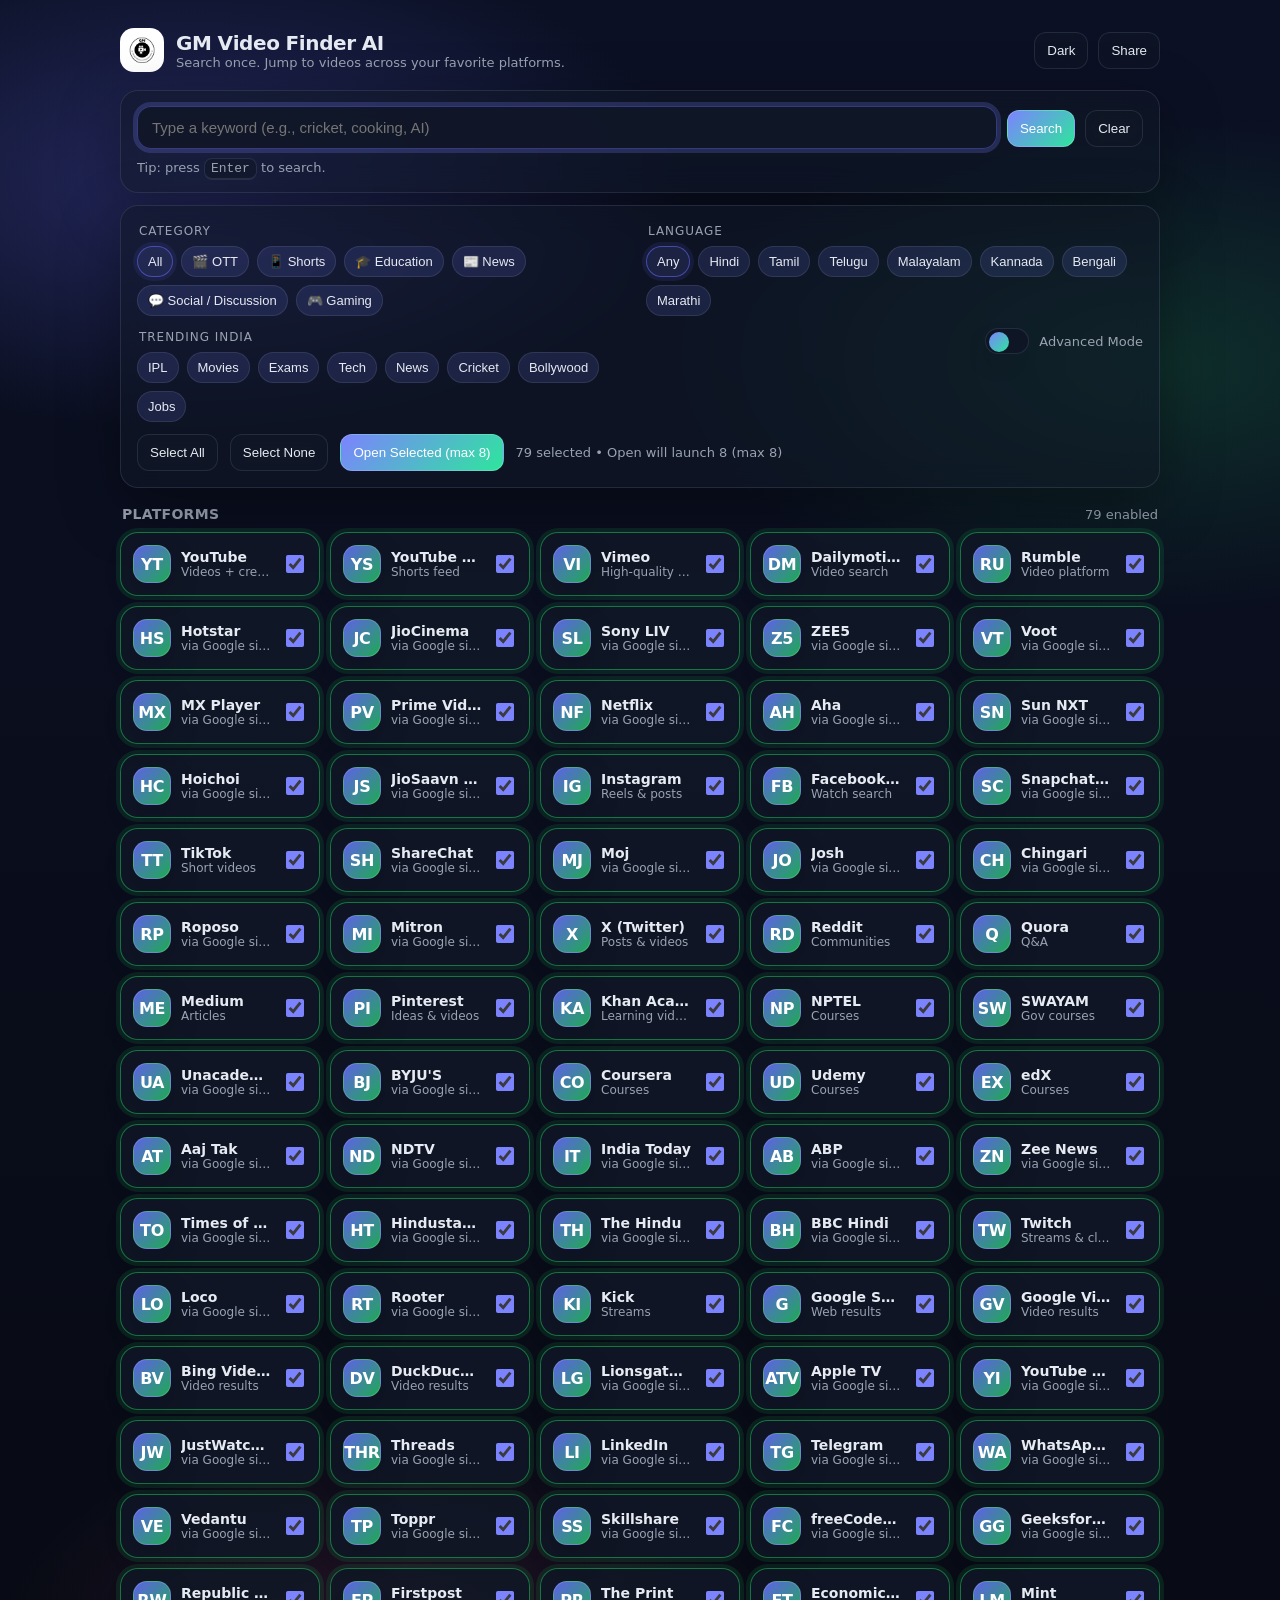
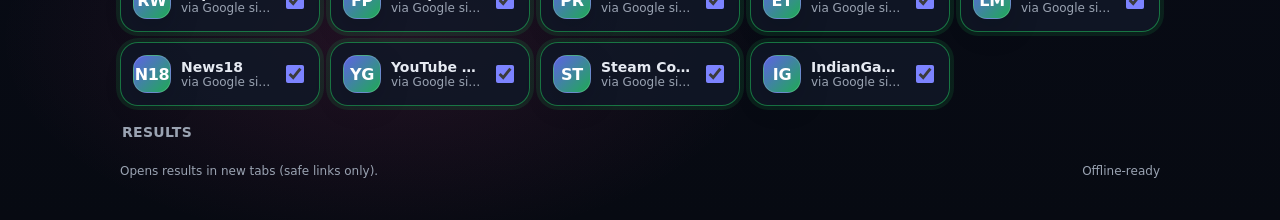
==== commit feb1be2e: "Add files via upload" ====
--- a/index.html
+++ b/index.html
@@ -12,9 +12,20 @@
   <link rel="icon" href="gm-icon-192.png" type="image/png">
   <meta name="theme-color" content="#111111" id="themeColorMeta">
   <link rel="stylesheet" href="styles.css">
+  <link rel="stylesheet" href="splash.css">
 </head>
 
 <body>
+
+  <!-- Opening Animation (Splash Screen) -->
+  <div id="splash" class="splashScreen">
+    <div class="splashContent">
+      <img src="gm-icon-192.png" alt="GM Logo" class="splashLogo">
+      <h1 class="splashTitle">GM Video Finder AI</h1>
+      <div class="splashLoader"></div>
+      <div class="splashText">Initializing Experience...</div>
+    </div>
+  </div>
 
   <div class="wrap">
     <div class="topbar">
--- a/styles.css
+++ b/styles.css
@@ -741,4 +741,21 @@
   animation: letterPop 0.4s ease forwards;
   /* Pause the continuous wave while hovering */
   animation-play-state: paused;
-}+
+  /* Badge for high relevance results */
+  .badge {
+    display: inline-block;
+    padding: 3px 8px;
+    font-size: 10px;
+    font-weight: 700;
+    text-transform: uppercase;
+    color: #fff;
+    background: linear-gradient(135deg, var(--primary2), #10b981);
+    border-radius: 99px;
+    margin-left: 8px;
+    vertical-align: middle;
+    letter-spacing: 0.05em;
+    box-shadow: 0 4px 10px rgba(34, 197, 94, 0.3);
+    text-shadow: 0 1px 2px rgba(0, 0, 0, 0.1);
+    animation: scaleIn 0.3s ease-out backwards;
+  }
--- a/splash.css
+++ b/splash.css
@@ -0,0 +1,100 @@
+/* Splash Screen */
+.splashScreen {
+    position: fixed;
+    inset: 0;
+    background: var(--bg0);
+    background-image:
+        radial-gradient(circle at 50% 50%, rgba(99, 102, 241, 0.15), transparent 70%),
+        linear-gradient(180deg, var(--bg1), var(--bg0));
+    display: flex;
+    align-items: center;
+    justify-content: center;
+    z-index: 9999;
+    transition: opacity 0.6s cubic-bezier(0.16, 1, 0.3, 1), visibility 0.6s ease;
+}
+
+.splashScreen.hidden {
+    opacity: 0;
+    visibility: hidden;
+    pointer-events: none;
+}
+
+.splashContent {
+    display: flex;
+    flex-direction: column;
+    align-items: center;
+    gap: 16px;
+    animation: scaleIn 0.8s cubic-bezier(0.16, 1, 0.3, 1);
+}
+
+.splashLogo {
+    width: 88px;
+    height: 88px;
+    border-radius: 22px;
+    box-shadow: 0 20px 50px rgba(0, 0, 0, 0.2);
+    animation: logoFloat 3s ease-in-out infinite;
+}
+
+@keyframes logoFloat {
+
+    0%,
+    100% {
+        transform: translateY(0);
+    }
+
+    50% {
+        transform: translateY(-8px);
+    }
+}
+
+.splashTitle {
+    font-size: 28px;
+    font-weight: 800;
+    letter-spacing: -0.02em;
+    background: linear-gradient(135deg, var(--text), var(--primary));
+    background-clip: text;
+    -webkit-background-clip: text;
+    -webkit-text-fill-color: transparent;
+    margin: 0;
+}
+
+.splashLoader {
+    width: 120px;
+    height: 4px;
+    background: rgba(148, 163, 184, 0.2);
+    border-radius: 99px;
+    overflow: hidden;
+    position: relative;
+    margin-top: 8px;
+}
+
+.splashLoader::after {
+    content: "";
+    position: absolute;
+    top: 0;
+    left: 0;
+    height: 100%;
+    width: 40%;
+    background: linear-gradient(90deg, var(--primary), var(--primary2));
+    border-radius: 99px;
+    animation: loaderSlide 1.5s infinite ease-in-out;
+}
+
+@keyframes loaderSlide {
+    0% {
+        transform: translateX(-120%);
+    }
+
+    100% {
+        transform: translateX(300%);
+    }
+}
+
+.splashText {
+    font-size: 13px;
+    color: var(--muted);
+    font-weight: 500;
+    letter-spacing: 0.05em;
+    text-transform: uppercase;
+    animation: pulseSubtle 2s infinite ease-in-out;
+}
